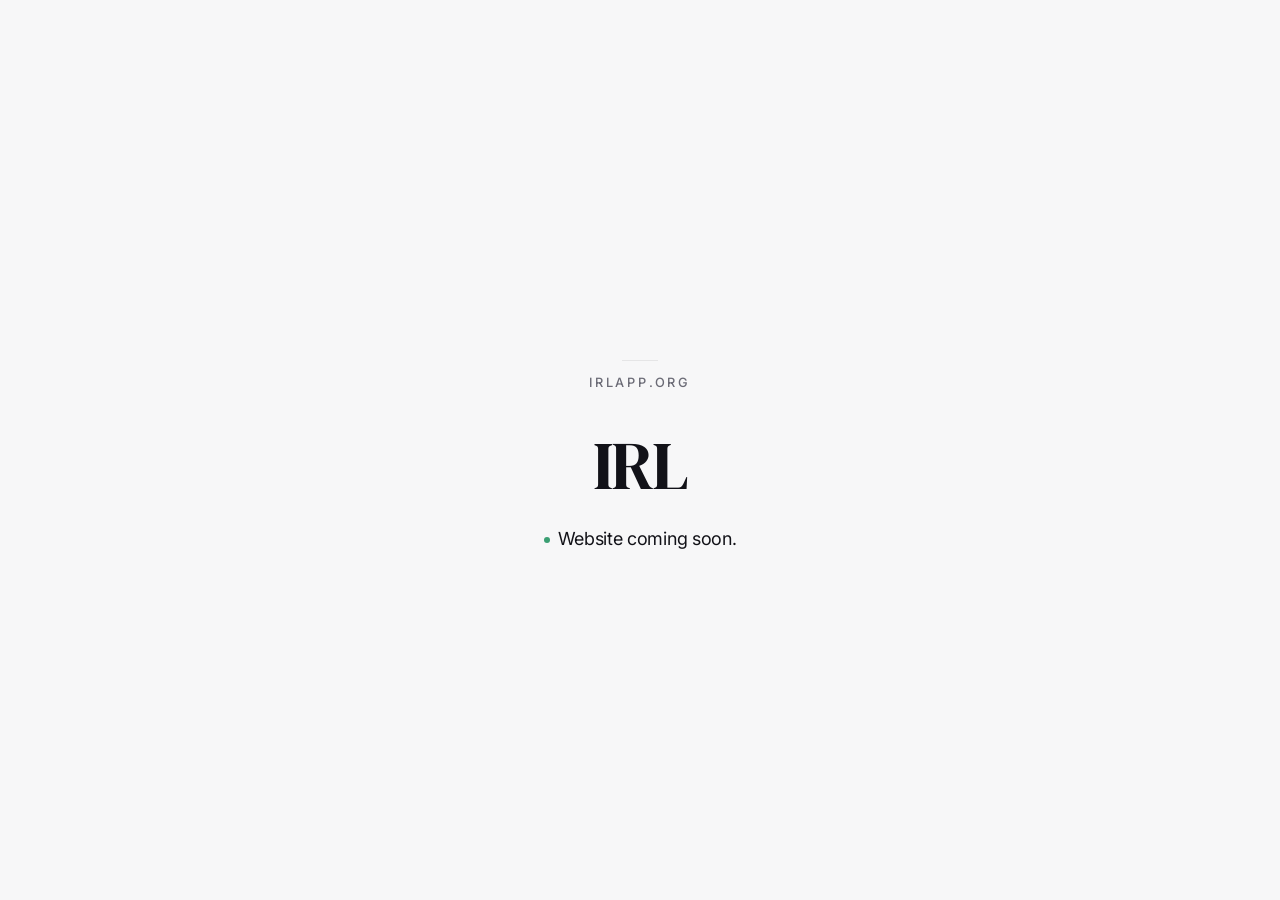
==== index.html @ c6151798 "Add files via upload" ====
<!DOCTYPE html>
<html lang="en">
<head>
  <meta charset="utf-8" />
  <meta name="viewport" content="width=device-width, initial-scale=1" />
  <title>IRL — coming soon</title>
  <meta name="description" content="irlapp.org — website coming soon." />
  <link rel="preconnect" href="https://fonts.googleapis.com" />
  <link rel="preconnect" href="https://fonts.gstatic.com" crossorigin />
  <link href="https://fonts.googleapis.com/css2?family=DM+Serif+Display:ital@0;1&family=Inter:wght@400;500&display=swap" rel="stylesheet" />
  <style>
    :root {
      --paper: #f7f7f8;
      --ink: #121218;
      --muted: #6b6b76;
      --accent: #1a8f5c;
      --hairline: rgba(18, 18, 24, 0.08);
    }

    * { box-sizing: border-box; }
    html, body { height: 100%; margin: 0; }

    body {
      font-family: "Inter", system-ui, -apple-system, sans-serif;
      background: var(--paper);
      color: var(--ink);
      display: flex;
      flex-direction: column;
      align-items: center;
      justify-content: center;
      padding: clamp(24px, 6vw, 48px);
      text-align: center;
      letter-spacing: -0.02em;
    }

    main {
      max-width: 28rem;
    }

    .mark {
      font-family: "DM Serif Display", Georgia, serif;
      font-size: clamp(3rem, 10vw, 4.25rem);
      font-weight: 400;
      line-height: 1.05;
      margin: 0 0 0.35em;
      letter-spacing: -0.03em;
    }

    .domain {
      font-size: 0.8rem;
      font-weight: 500;
      color: var(--muted);
      text-transform: uppercase;
      letter-spacing: 0.22em;
      margin-bottom: clamp(28px, 6vh, 40px);
    }

    .domain::before {
      content: "";
      display: block;
      width: 36px;
      height: 1px;
      background: var(--hairline);
      margin: 0 auto 14px;
    }

    .soon {
      font-size: clamp(1.05rem, 3vw, 1.125rem);
      font-weight: 400;
      color: var(--ink);
      line-height: 1.55;
      margin: 0;
    }

    .dot {
      display: inline-block;
      width: 6px;
      height: 6px;
      border-radius: 50%;
      background: var(--accent);
      margin-right: 8px;
      vertical-align: 2px;
      opacity: 0.85;
    }

    footer {
      position: fixed;
      bottom: 0;
      left: 0;
      right: 0;
      padding: 18px;
      font-size: 0.75rem;
      color: var(--muted);
      letter-spacing: 0.06em;
    }
  </style>
</head>
<body>
  <main>
    <p class="domain">irlapp.org</p>
    <h1 class="mark">IRL</h1>
    <p class="soon"><span class="dot" aria-hidden="true"></span>Website coming soon.</p>
  </main>
</body>
</html>
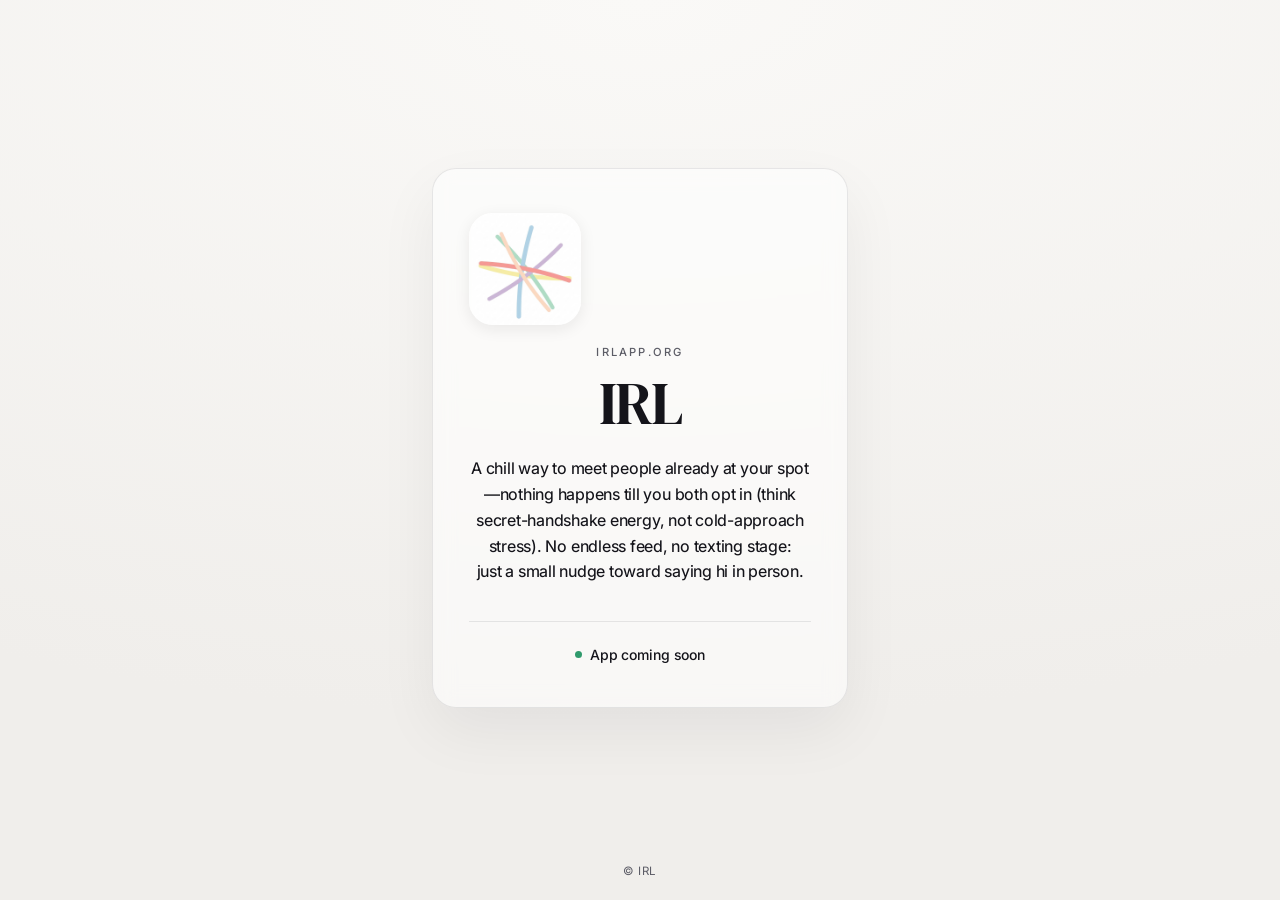
==== commit 86e4a79a: "Landing page: branding, tighter copy, and layout refresh Adds the app icon as logo plus favicons, sh" ====
--- a/index.html
+++ b/index.html
@@ -3,18 +3,22 @@
 <head>
   <meta charset="utf-8" />
   <meta name="viewport" content="width=device-width, initial-scale=1" />
-  <title>IRL — coming soon</title>
-  <meta name="description" content="irlapp.org — website coming soon." />
+  <title>IRL — hi from the real world</title>
+  <meta name="description" content="IRL is a low-key way to connect at the same café or spot—both people opt in first, then you say hi in person. No feed, no chat." />
+  <link rel="icon" type="image/png" sizes="512x512" href="logo.png" />
+  <link rel="apple-touch-icon" href="logo.png" />
   <link rel="preconnect" href="https://fonts.googleapis.com" />
   <link rel="preconnect" href="https://fonts.gstatic.com" crossorigin />
-  <link href="https://fonts.googleapis.com/css2?family=DM+Serif+Display:ital@0;1&family=Inter:wght@400;500&display=swap" rel="stylesheet" />
+  <link href="https://fonts.googleapis.com/css2?family=DM+Serif+Display:ital@0;1&family=Inter:wght@400;450;500&display=swap" rel="stylesheet" />
   <style>
     :root {
-      --paper: #f7f7f8;
-      --ink: #121218;
-      --muted: #6b6b76;
+      --paper: #faf9f7;
+      --paper-dark: #f0eeeb;
+      --ink: #14141a;
+      --muted: #5c5c66;
       --accent: #1a8f5c;
-      --hairline: rgba(18, 18, 24, 0.08);
+      --hairline: rgba(20, 20, 26, 0.09);
+      --shadow: 0 24px 60px rgba(20, 20, 26, 0.06);
     }
 
     * { box-sizing: border-box; }
@@ -22,65 +26,95 @@
 
     body {
       font-family: "Inter", system-ui, -apple-system, sans-serif;
-      background: var(--paper);
+      background: radial-gradient(120% 80% at 50% 0%, var(--paper) 0%, var(--paper-dark) 100%);
       color: var(--ink);
       display: flex;
       flex-direction: column;
       align-items: center;
       justify-content: center;
-      padding: clamp(24px, 6vw, 48px);
+      padding: clamp(28px, 7vw, 56px) clamp(20px, 5vw, 40px) 80px;
       text-align: center;
-      letter-spacing: -0.02em;
+      letter-spacing: -0.015em;
+      -webkit-font-smoothing: antialiased;
     }
 
     main {
-      max-width: 28rem;
+      max-width: 26rem;
+      width: 100%;
+      padding: clamp(32px, 7vw, 44px) clamp(28px, 6vw, 36px);
+      background: rgba(255, 255, 255, 0.55);
+      border: 1px solid var(--hairline);
+      border-radius: 24px;
+      box-shadow: var(--shadow);
+      backdrop-filter: blur(10px);
+    }
+
+    .logo-wrap {
+      margin: 0 auto 1.25rem;
+    }
+
+    .logo {
+      width: clamp(88px, 22vw, 112px);
+      height: clamp(88px, 22vw, 112px);
+      border-radius: 24px;
+      box-shadow:
+        0 4px 16px rgba(20, 20, 26, 0.08),
+        inset 0 1px 0 rgba(255, 255, 255, 0.5);
+      display: block;
+    }
+
+    .domain {
+      font-size: 0.7rem;
+      font-weight: 500;
+      color: var(--muted);
+      text-transform: uppercase;
+      letter-spacing: 0.2em;
+      margin: 0 0 0.85rem;
     }
 
     .mark {
       font-family: "DM Serif Display", Georgia, serif;
-      font-size: clamp(3rem, 10vw, 4.25rem);
+      font-size: clamp(2.5rem, 9vw, 3.75rem);
       font-weight: 400;
-      line-height: 1.05;
-      margin: 0 0 0.35em;
-      letter-spacing: -0.03em;
+      line-height: 1.06;
+      margin: 0 0 1.25rem;
+      letter-spacing: -0.035em;
     }
 
-    .domain {
-      font-size: 0.8rem;
-      font-weight: 500;
-      color: var(--muted);
-      text-transform: uppercase;
-      letter-spacing: 0.22em;
-      margin-bottom: clamp(28px, 6vh, 40px);
+    .lede {
+      font-size: 1rem;
+      font-weight: 450;
+      line-height: 1.62;
+      color: var(--ink);
+      margin: 0;
+      text-wrap: balance;
     }
 
-    .domain::before {
-      content: "";
-      display: block;
-      width: 36px;
-      height: 1px;
-      background: var(--hairline);
-      margin: 0 auto 14px;
-    }
-
-    .soon {
-      font-size: clamp(1.05rem, 3vw, 1.125rem);
-      font-weight: 400;
-      color: var(--ink);
-      line-height: 1.55;
-      margin: 0;
+    .status-row {
+      display: flex;
+      align-items: center;
+      justify-content: center;
+      gap: 0.5rem;
+      margin-top: clamp(1.75rem, 5vw, 2.25rem);
+      padding-top: 1.5rem;
+      border-top: 1px solid var(--hairline);
     }
 
     .dot {
-      display: inline-block;
-      width: 6px;
-      height: 6px;
+      width: 7px;
+      height: 7px;
       border-radius: 50%;
       background: var(--accent);
-      margin-right: 8px;
-      vertical-align: 2px;
-      opacity: 0.85;
+      flex-shrink: 0;
+      opacity: 0.9;
+    }
+
+    .status {
+      font-size: 0.875rem;
+      font-weight: 500;
+      color: var(--ink);
+      margin: 0;
+      letter-spacing: -0.01em;
     }
 
     footer {
@@ -88,18 +122,29 @@
       bottom: 0;
       left: 0;
       right: 0;
-      padding: 18px;
-      font-size: 0.75rem;
+      padding: 22px;
+      font-size: 0.72rem;
       color: var(--muted);
-      letter-spacing: 0.06em;
+      letter-spacing: 0.05em;
     }
   </style>
 </head>
 <body>
   <main>
+    <div class="logo-wrap">
+      <img class="logo" src="logo.png" alt="IRL" width="112" height="112" decoding="async" />
+    </div>
     <p class="domain">irlapp.org</p>
     <h1 class="mark">IRL</h1>
-    <p class="soon"><span class="dot" aria-hidden="true"></span>Website coming soon.</p>
+    <p class="lede">
+      A chill way to meet people already at your spot—nothing happens till you both opt in (think secret-handshake energy, not cold-approach stress).
+      No endless feed, no texting stage: just a small nudge toward saying hi in person.
+    </p>
+    <div class="status-row">
+      <span class="dot" aria-hidden="true"></span>
+      <p class="status">App coming soon</p>
+    </div>
   </main>
+  <footer>© IRL</footer>
 </body>
 </html>
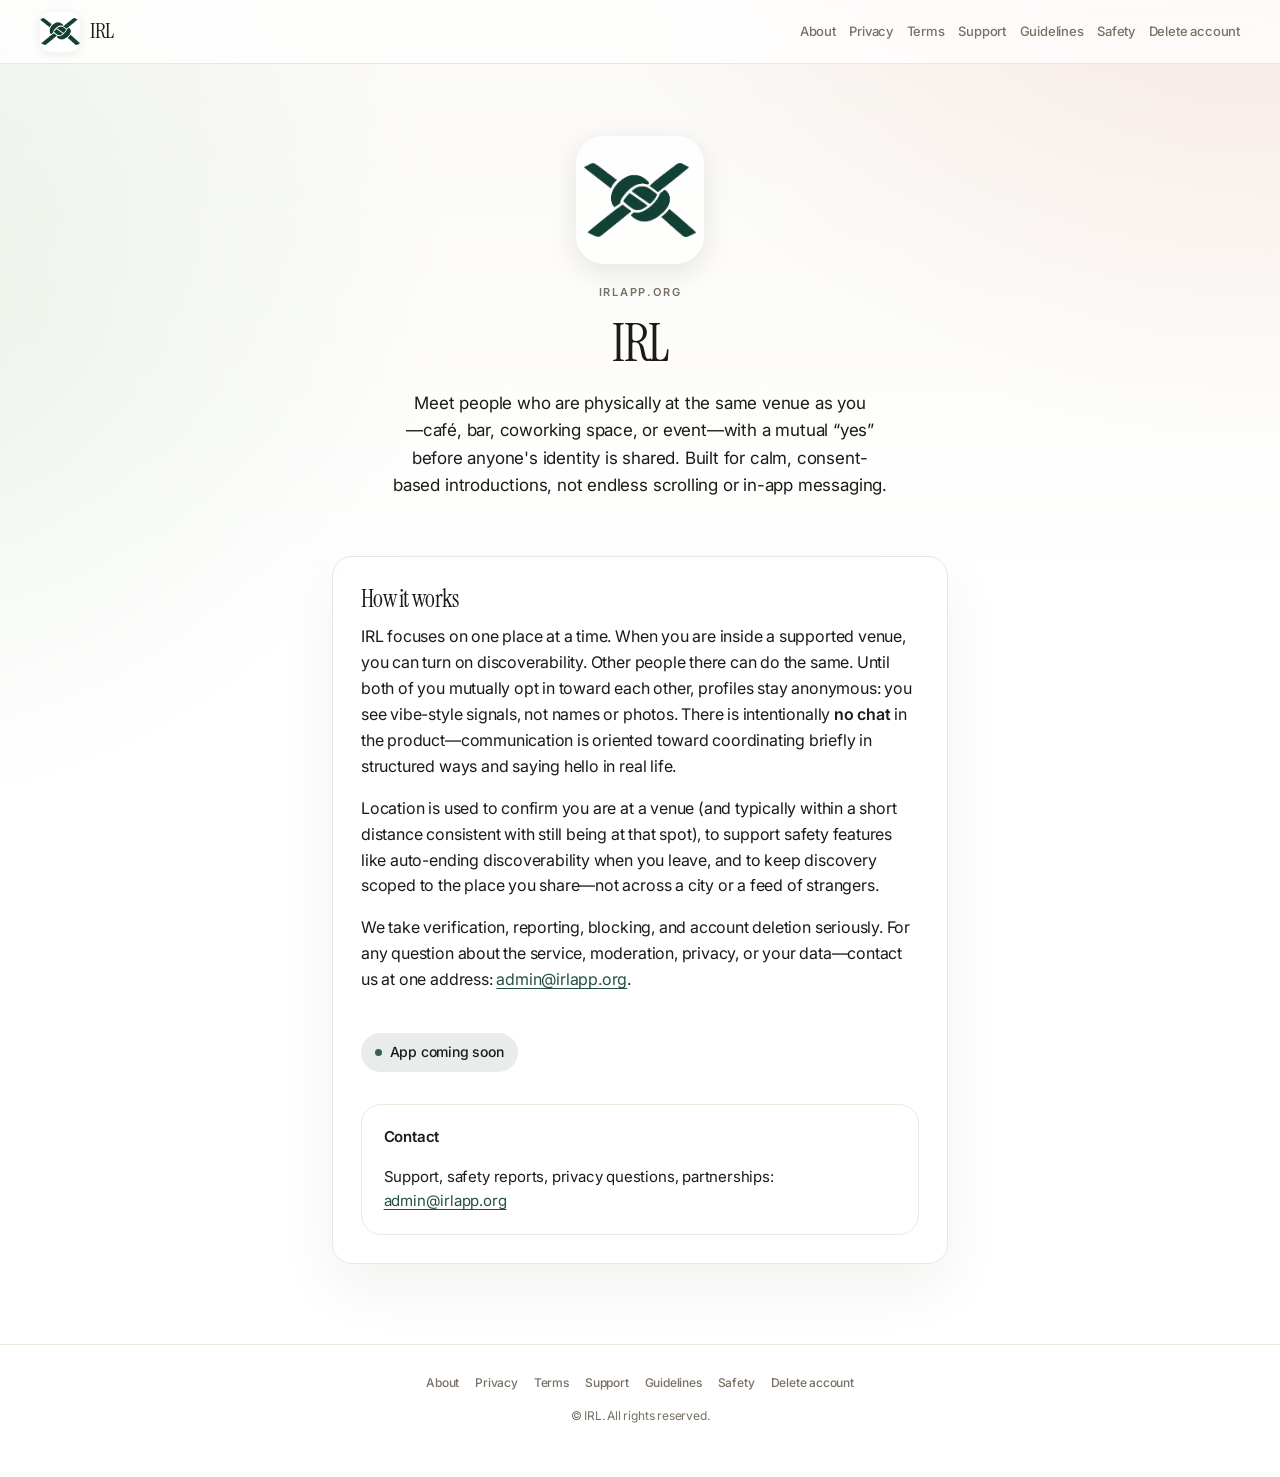
==== commit 2f857389: "Expand site for App Store readiness: privacy, terms, support, guidelines, deletion, safety, about. -" ====
--- a/index.html
+++ b/index.html
@@ -3,148 +3,74 @@
 <head>
   <meta charset="utf-8" />
   <meta name="viewport" content="width=device-width, initial-scale=1" />
-  <title>IRL — hi from the real world</title>
-  <meta name="description" content="IRL is a low-key way to connect at the same café or spot—both people opt in first, then you say hi in person. No feed, no chat." />
-  <link rel="icon" type="image/png" sizes="512x512" href="logo.png" />
+  <title>IRL — meet people at the place you&apos;re actually in</title>
+  <meta name="description" content="IRL is mutual-consent, in-venue discovery. You only see someone after you both opt in at the same spot—then you say hi in person. No endless feed and no chat in the app." />
+  <link rel="icon" type="image/png" href="logo.png" />
   <link rel="apple-touch-icon" href="logo.png" />
   <link rel="preconnect" href="https://fonts.googleapis.com" />
   <link rel="preconnect" href="https://fonts.gstatic.com" crossorigin />
-  <link href="https://fonts.googleapis.com/css2?family=DM+Serif+Display:ital@0;1&family=Inter:wght@400;450;500&display=swap" rel="stylesheet" />
-  <style>
-    :root {
-      --paper: #faf9f7;
-      --paper-dark: #f0eeeb;
-      --ink: #14141a;
-      --muted: #5c5c66;
-      --accent: #1a8f5c;
-      --hairline: rgba(20, 20, 26, 0.09);
-      --shadow: 0 24px 60px rgba(20, 20, 26, 0.06);
-    }
-
-    * { box-sizing: border-box; }
-    html, body { height: 100%; margin: 0; }
-
-    body {
-      font-family: "Inter", system-ui, -apple-system, sans-serif;
-      background: radial-gradient(120% 80% at 50% 0%, var(--paper) 0%, var(--paper-dark) 100%);
-      color: var(--ink);
-      display: flex;
-      flex-direction: column;
-      align-items: center;
-      justify-content: center;
-      padding: clamp(28px, 7vw, 56px) clamp(20px, 5vw, 40px) 80px;
-      text-align: center;
-      letter-spacing: -0.015em;
-      -webkit-font-smoothing: antialiased;
-    }
-
-    main {
-      max-width: 26rem;
-      width: 100%;
-      padding: clamp(32px, 7vw, 44px) clamp(28px, 6vw, 36px);
-      background: rgba(255, 255, 255, 0.55);
-      border: 1px solid var(--hairline);
-      border-radius: 24px;
-      box-shadow: var(--shadow);
-      backdrop-filter: blur(10px);
-    }
-
-    .logo-wrap {
-      margin: 0 auto 1.25rem;
-    }
-
-    .logo {
-      width: clamp(88px, 22vw, 112px);
-      height: clamp(88px, 22vw, 112px);
-      border-radius: 24px;
-      box-shadow:
-        0 4px 16px rgba(20, 20, 26, 0.08),
-        inset 0 1px 0 rgba(255, 255, 255, 0.5);
-      display: block;
-    }
-
-    .domain {
-      font-size: 0.7rem;
-      font-weight: 500;
-      color: var(--muted);
-      text-transform: uppercase;
-      letter-spacing: 0.2em;
-      margin: 0 0 0.85rem;
-    }
-
-    .mark {
-      font-family: "DM Serif Display", Georgia, serif;
-      font-size: clamp(2.5rem, 9vw, 3.75rem);
-      font-weight: 400;
-      line-height: 1.06;
-      margin: 0 0 1.25rem;
-      letter-spacing: -0.035em;
-    }
-
-    .lede {
-      font-size: 1rem;
-      font-weight: 450;
-      line-height: 1.62;
-      color: var(--ink);
-      margin: 0;
-      text-wrap: balance;
-    }
-
-    .status-row {
-      display: flex;
-      align-items: center;
-      justify-content: center;
-      gap: 0.5rem;
-      margin-top: clamp(1.75rem, 5vw, 2.25rem);
-      padding-top: 1.5rem;
-      border-top: 1px solid var(--hairline);
-    }
-
-    .dot {
-      width: 7px;
-      height: 7px;
-      border-radius: 50%;
-      background: var(--accent);
-      flex-shrink: 0;
-      opacity: 0.9;
-    }
-
-    .status {
-      font-size: 0.875rem;
-      font-weight: 500;
-      color: var(--ink);
-      margin: 0;
-      letter-spacing: -0.01em;
-    }
-
-    footer {
-      position: fixed;
-      bottom: 0;
-      left: 0;
-      right: 0;
-      padding: 22px;
-      font-size: 0.72rem;
-      color: var(--muted);
-      letter-spacing: 0.05em;
-    }
-  </style>
+  <link href="https://fonts.googleapis.com/css2?family=Instrument+Serif:ital@0;1&family=Inter:wght@400;450;500;600&display=swap" rel="stylesheet" />
+  <link rel="stylesheet" href="assets/site.css" />
 </head>
 <body>
+  <header class="site-header">
+    <a class="brand-link" href="./" aria-current="page">
+      <img src="logo.png" alt="" width="40" height="40" decoding="async" />
+      <span class="brand-name">IRL</span>
+    </a>
+    <nav class="nav-links" aria-label="Site">
+      <a href="about/">About</a>
+      <a href="privacy/">Privacy</a>
+      <a href="terms/">Terms</a>
+      <a href="support/">Support</a>
+      <a href="guidelines/">Guidelines</a>
+      <a href="safety/">Safety</a>
+      <a href="delete-account/">Delete account</a>
+    </nav>
+  </header>
+
   <main>
-    <div class="logo-wrap">
-      <img class="logo" src="logo.png" alt="IRL" width="112" height="112" decoding="async" />
+    <div class="hero">
+      <img class="logo-big" src="logo.png" alt="IRL app logo" width="128" height="128" decoding="async" />
+      <p class="eyebrow">irlapp.org</p>
+      <h1>IRL</h1>
+      <p class="lede">
+        Meet people who are physically at the same venue as you—café, bar, coworking space, or event—with a mutual &ldquo;yes&rdquo; before anyone&apos;s identity is shared. Built for calm, consent-based introductions, not endless scrolling or in-app messaging.
+      </p>
     </div>
-    <p class="domain">irlapp.org</p>
-    <h1 class="mark">IRL</h1>
-    <p class="lede">
-      A chill way to meet people already at your spot—nothing happens till you both opt in (think secret-handshake energy, not cold-approach stress).
-      No endless feed, no texting stage: just a small nudge toward saying hi in person.
-    </p>
-    <div class="status-row">
-      <span class="dot" aria-hidden="true"></span>
-      <p class="status">App coming soon</p>
-    </div>
+
+    <article class="card prose">
+      <h2 style="margin-top:0">How it works</h2>
+      <p>
+        IRL focuses on one place at a time. When you are inside a supported venue, you can turn on discoverability. Other people there can do the same. Until both of you mutually opt in toward each other, profiles stay anonymous: you see vibe-style signals, not names or photos. There is intentionally <strong>no chat</strong> in the product—communication is oriented toward coordinating briefly in structured ways and saying hello in real life.
+      </p>
+      <p>
+        Location is used to confirm you are at a venue (and typically within a short distance consistent with still being at that spot), to support safety features like auto-ending discoverability when you leave, and to keep discovery scoped to the place you share—not across a city or a feed of strangers.
+      </p>
+      <p>
+        We take verification, reporting, blocking, and account deletion seriously. For any question about the service, moderation, privacy, or your data—contact us at one address: <a href="mailto:admin@irlapp.org">admin@irlapp.org</a>.
+      </p>
+
+      <div class="status-pill" role="status">App coming soon</div>
+
+      <div class="contact-block" style="margin-top: 2rem">
+        <p><strong>Contact</strong></p>
+        <p>Support, safety reports, privacy questions, partnerships: <a href="mailto:admin@irlapp.org">admin@irlapp.org</a></p>
+      </div>
+    </article>
   </main>
-  <footer>© IRL</footer>
+
+  <footer class="footer-site">
+    <nav aria-label="Footer">
+      <a href="about/">About</a>
+      <a href="privacy/">Privacy</a>
+      <a href="terms/">Terms</a>
+      <a href="support/">Support</a>
+      <a href="guidelines/">Guidelines</a>
+      <a href="safety/">Safety</a>
+      <a href="delete-account/">Delete account</a>
+    </nav>
+    <p>&copy; IRL. All rights reserved.</p>
+  </footer>
 </body>
 </html>
--- a/assets/site.css
+++ b/assets/site.css
@@ -0,0 +1,301 @@
+/* IRL web — aligns with iOS Theme.swift (cream canvas, forest accent, editorial type) */
+:root {
+  --paper: #ffffff;
+  --paper-warm: #faf9f6;
+  --ink: #1d1b18;
+  --muted: #787065;
+  --muted-soft: #ded6ca;
+  --hairline: #ece6dc;
+  --accent: #235044;
+  --accent-soft: rgba(35, 80, 68, 0.1);
+  --peach-soft: rgba(224, 137, 113, 0.18);
+  --mint-soft: rgba(220, 232, 218, 0.55);
+  --shadow: 0 24px 60px rgba(29, 27, 24, 0.06);
+  --radius-xl: 24px;
+  --radius-card: 20px;
+  --nav-h: 64px;
+}
+
+*,
+*::before,
+*::after {
+  box-sizing: border-box;
+}
+
+html {
+  scroll-behavior: smooth;
+}
+
+body {
+  margin: 0;
+  min-height: 100vh;
+  font-family: "Inter", system-ui, -apple-system, sans-serif;
+  font-size: 1rem;
+  font-weight: 400;
+  line-height: 1.62;
+  color: var(--ink);
+  background: var(--paper);
+  background-image:
+    radial-gradient(120% 90% at 100% -10%, var(--peach-soft), transparent 45%),
+    radial-gradient(90% 70% at -10% 20%, var(--mint-soft), transparent 50%),
+    linear-gradient(180deg, var(--paper-warm) 0%, var(--paper) 40%);
+  -webkit-font-smoothing: antialiased;
+  letter-spacing: -0.012em;
+}
+
+a {
+  color: var(--accent);
+  text-decoration-thickness: 1px;
+  text-underline-offset: 3px;
+}
+
+a:hover {
+  opacity: 0.88;
+}
+
+.site-header {
+  position: sticky;
+  top: 0;
+  z-index: 20;
+  display: flex;
+  align-items: center;
+  justify-content: space-between;
+  gap: 1rem;
+  min-height: var(--nav-h);
+  padding: 0 clamp(18px, 4vw, 40px);
+  background: rgba(255, 255, 255, 0.78);
+  border-bottom: 1px solid var(--hairline);
+  backdrop-filter: blur(12px);
+}
+
+.brand-link {
+  display: flex;
+  align-items: center;
+  gap: 0.65rem;
+  text-decoration: none;
+  color: var(--ink);
+  font-weight: 600;
+  letter-spacing: -0.03em;
+}
+
+.brand-link img {
+  width: 40px;
+  height: 40px;
+  border-radius: 11px;
+  object-fit: contain;
+  background: rgba(255, 255, 255, 0.65);
+  box-shadow:
+    0 2px 10px rgba(29, 27, 24, 0.08),
+    inset 0 1px 0 rgba(255, 255, 255, 0.45);
+}
+
+.brand-name {
+  font-family: "Instrument Serif", Georgia, serif;
+  font-size: 1.35rem;
+  font-weight: 400;
+}
+
+.nav-links {
+  display: flex;
+  flex-wrap: wrap;
+  align-items: center;
+  justify-content: flex-end;
+  gap: 0.35rem 0.85rem;
+  font-size: 0.8125rem;
+  font-weight: 500;
+}
+
+.nav-links a {
+  color: var(--muted);
+  text-decoration: none;
+  white-space: nowrap;
+}
+
+.nav-links a:hover,
+.nav-links a[aria-current="page"] {
+  color: var(--accent);
+}
+
+main {
+  max-width: 42rem;
+  margin: 0 auto;
+  padding: clamp(2rem, 5vw, 3.25rem) clamp(18px, 4vw, 28px) 5rem;
+}
+
+.hero {
+  text-align: center;
+  padding: clamp(0.5rem, 3vw, 1.25rem) 0 0.25rem;
+}
+
+.hero .logo-big {
+  width: clamp(96px, 24vw, 128px);
+  height: clamp(96px, 24vw, 128px);
+  margin: 0 auto 1.25rem;
+  border-radius: 28px;
+  display: block;
+  object-fit: contain;
+  padding: 8px;
+  background: rgba(255, 255, 255, 0.72);
+  box-shadow:
+    0 8px 28px rgba(29, 27, 24, 0.1),
+    inset 0 1px 0 rgba(255, 255, 255, 0.5);
+}
+
+.eyebrow {
+  font-size: 0.6875rem;
+  font-weight: 600;
+  text-transform: uppercase;
+  letter-spacing: 0.16em;
+  color: var(--muted);
+  margin: 0 0 0.75rem;
+}
+
+h1,
+h2,
+h3 {
+  font-family: "Instrument Serif", Georgia, serif;
+  font-weight: 400;
+  letter-spacing: -0.03em;
+  line-height: 1.15;
+}
+
+h1 {
+  font-size: clamp(2.25rem, 7vw, 3.25rem);
+  margin: 0 0 1rem;
+}
+
+h2 {
+  font-size: 1.5rem;
+  margin: 2.25rem 0 0.75rem;
+}
+
+h3 {
+  font-size: 1.125rem;
+  margin: 1.5rem 0 0.5rem;
+}
+
+.lede {
+  font-size: 1.0625rem;
+  color: var(--ink);
+  margin: 0 0 1.25rem;
+  text-wrap: balance;
+}
+
+.card {
+  margin-top: 2rem;
+  padding: clamp(1.25rem, 3vw, 1.75rem);
+  background: rgba(255, 255, 255, 0.72);
+  border: 1px solid var(--hairline);
+  border-radius: var(--radius-card);
+  box-shadow: var(--shadow);
+}
+
+.card p:last-child {
+  margin-bottom: 0;
+}
+
+.status-pill {
+  display: inline-flex;
+  align-items: center;
+  gap: 0.45rem;
+  margin-top: 1.5rem;
+  padding: 0.5rem 0.9rem;
+  font-size: 0.875rem;
+  font-weight: 500;
+  color: var(--ink);
+  background: var(--accent-soft);
+  border-radius: 999px;
+}
+
+.status-pill::before {
+  content: "";
+  width: 7px;
+  height: 7px;
+  border-radius: 50%;
+  background: var(--accent);
+  opacity: 0.9;
+}
+
+.contact-block {
+  margin-top: 2rem;
+  padding: 1.25rem 1.35rem;
+  border-radius: var(--radius-card);
+  border: 1px solid var(--hairline);
+  background: rgba(255, 255, 255, 0.9);
+}
+
+.contact-block p {
+  margin: 0 0 0.5rem;
+  font-size: 0.9375rem;
+}
+
+.footer-site {
+  margin-top: auto;
+  padding: 1.75rem clamp(18px, 4vw, 40px) 2.5rem;
+  font-size: 0.75rem;
+  color: var(--muted);
+  text-align: center;
+  border-top: 1px solid var(--hairline);
+  background: rgba(255, 255, 255, 0.5);
+}
+
+.footer-site nav {
+  display: flex;
+  flex-wrap: wrap;
+  justify-content: center;
+  gap: 0.5rem 1rem;
+  margin-bottom: 0.85rem;
+}
+
+.footer-site nav a {
+  color: var(--muted);
+  text-decoration: none;
+  font-weight: 500;
+}
+
+.footer-site nav a:hover {
+  color: var(--accent);
+}
+
+/* Legal / long-form pages */
+.page-title {
+  margin-bottom: 0.35rem;
+}
+
+.last-updated {
+  font-size: 0.8125rem;
+  color: var(--muted);
+  margin: 0 0 1.75rem;
+}
+
+.prose p {
+  margin: 0 0 1rem;
+}
+
+.prose ul,
+.prose ol {
+  margin: 0 0 1rem;
+  padding-left: 1.35rem;
+}
+
+.prose li {
+  margin-bottom: 0.4rem;
+}
+
+.prose strong {
+  font-weight: 600;
+}
+
+@media (max-width: 680px) {
+  .site-header {
+    flex-direction: column;
+    align-items: flex-start;
+    padding-top: 0.85rem;
+    padding-bottom: 0.85rem;
+  }
+
+  .nav-links {
+    width: 100%;
+    justify-content: flex-start;
+  }
+}
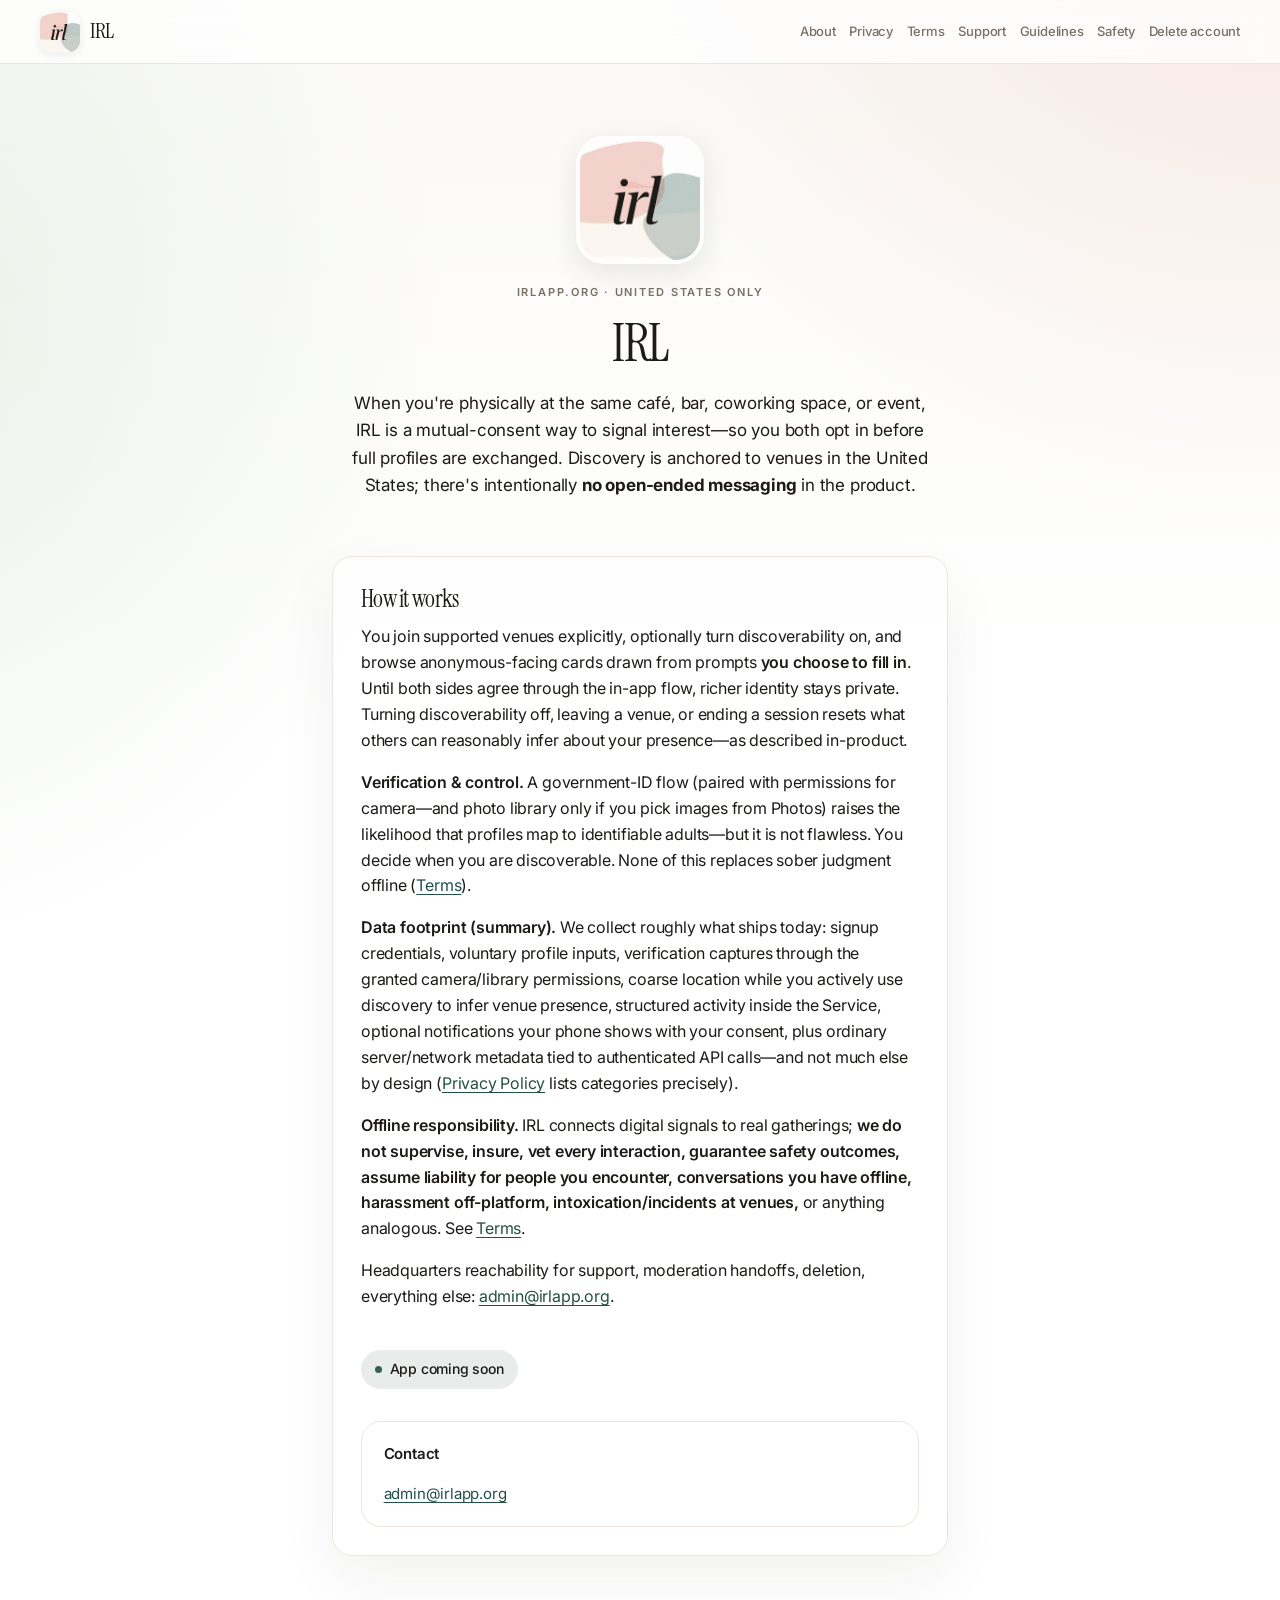
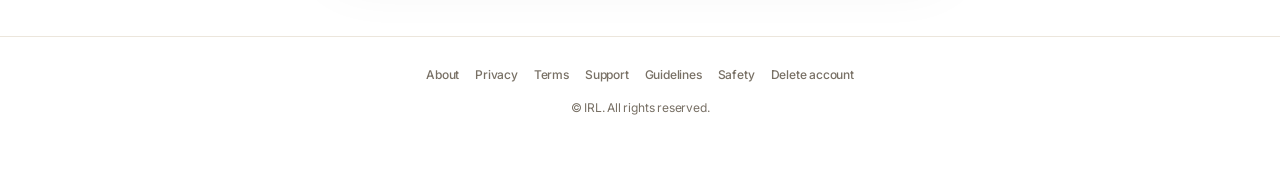
==== commit eafd85ab: "Logo: app icon asset; tighten US-only scope, liability, and privacy claims - Swap website logo/favic" ====
--- a/index.html
+++ b/index.html
@@ -4,7 +4,7 @@
   <meta charset="utf-8" />
   <meta name="viewport" content="width=device-width, initial-scale=1" />
   <title>IRL — meet people at the place you&apos;re actually in</title>
-  <meta name="description" content="IRL is mutual-consent, in-venue discovery. You only see someone after you both opt in at the same spot—then you say hi in person. No endless feed and no chat in the app." />
+  <meta name="description" content="IRL is mutual-consent, in-venue discovery for users in the United States. Identity verification helps keep accounts real; you control discoverability—but you are responsible for offline interactions." />
   <link rel="icon" type="image/png" href="logo.png" />
   <link rel="apple-touch-icon" href="logo.png" />
   <link rel="preconnect" href="https://fonts.googleapis.com" />
@@ -31,31 +31,42 @@
 
   <main>
     <div class="hero">
-      <img class="logo-big" src="logo.png" alt="IRL app logo" width="128" height="128" decoding="async" />
-      <p class="eyebrow">irlapp.org</p>
+      <img class="logo-big" src="logo.png" alt="IRL app icon" width="128" height="128" decoding="async" />
+      <p class="eyebrow">irlapp.org · United States only</p>
       <h1>IRL</h1>
       <p class="lede">
-        Meet people who are physically at the same venue as you—café, bar, coworking space, or event—with a mutual &ldquo;yes&rdquo; before anyone&apos;s identity is shared. Built for calm, consent-based introductions, not endless scrolling or in-app messaging.
+        When you&apos;re physically at the same café, bar, coworking space, or event, IRL is a mutual-consent way to signal interest—so you both opt in before full profiles are exchanged. Discovery is anchored to venues in the United States; there&apos;s intentionally <strong>no open-ended messaging</strong> in the product.
       </p>
     </div>
 
     <article class="card prose">
       <h2 style="margin-top:0">How it works</h2>
       <p>
-        IRL focuses on one place at a time. When you are inside a supported venue, you can turn on discoverability. Other people there can do the same. Until both of you mutually opt in toward each other, profiles stay anonymous: you see vibe-style signals, not names or photos. There is intentionally <strong>no chat</strong> in the product—communication is oriented toward coordinating briefly in structured ways and saying hello in real life.
+        You join supported venues explicitly, optionally turn discoverability on, and browse anonymous-facing cards drawn from prompts <strong>you choose to fill in</strong>. Until both sides agree through the in-app flow, richer identity stays private. Turning discoverability off, leaving a venue, or ending a session resets what others can reasonably infer about your presence—as described in-product.
       </p>
       <p>
-        Location is used to confirm you are at a venue (and typically within a short distance consistent with still being at that spot), to support safety features like auto-ending discoverability when you leave, and to keep discovery scoped to the place you share—not across a city or a feed of strangers.
+        <strong>Verification &amp; control.</strong> A government-ID flow (paired with permissions for camera—and photo library only if you pick images from Photos) raises the likelihood that profiles map to identifiable adults—but it is not flawless. You decide when you are discoverable. None of this replaces sober judgment offline (<a href="terms/">Terms</a>).
+      </p>
+
+
+      <p>
+        <strong>Data footprint (summary).</strong> We collect roughly what ships today: signup credentials, voluntary profile inputs, verification captures through the granted camera/library permissions, coarse location while you actively use discovery to infer venue presence, structured activity inside the Service, optional notifications your phone shows with your consent, plus ordinary server/network metadata tied to authenticated API calls—and not much else by design (<a href="privacy/">Privacy Policy</a> lists categories precisely).
+
       </p>
       <p>
-        We take verification, reporting, blocking, and account deletion seriously. For any question about the service, moderation, privacy, or your data—contact us at one address: <a href="mailto:admin@irlapp.org">admin@irlapp.org</a>.
+        <strong>Offline responsibility.</strong> IRL connects digital signals to real gatherings; <strong>we do not supervise, insure, vet every interaction, guarantee safety outcomes, assume liability for people you encounter, conversations you have offline, harassment off-platform, intoxication/incidents at venues,</strong> or anything analogous. See <a href="terms/">Terms</a>.
+
+      </p>
+      <p>
+        Headquarters reachability for support, moderation handoffs, deletion, everything else: <a href="mailto:admin@irlapp.org">admin@irlapp.org</a>.
+
       </p>
 
       <div class="status-pill" role="status">App coming soon</div>
 
       <div class="contact-block" style="margin-top: 2rem">
         <p><strong>Contact</strong></p>
-        <p>Support, safety reports, privacy questions, partnerships: <a href="mailto:admin@irlapp.org">admin@irlapp.org</a></p>
+        <p><a href="mailto:admin@irlapp.org">admin@irlapp.org</a></p>
       </div>
     </article>
   </main>
--- a/assets/site.css
+++ b/assets/site.css
@@ -134,7 +134,7 @@
   border-radius: 28px;
   display: block;
   object-fit: contain;
-  padding: 8px;
+  padding: 4px;
   background: rgba(255, 255, 255, 0.72);
   box-shadow:
     0 8px 28px rgba(29, 27, 24, 0.1),
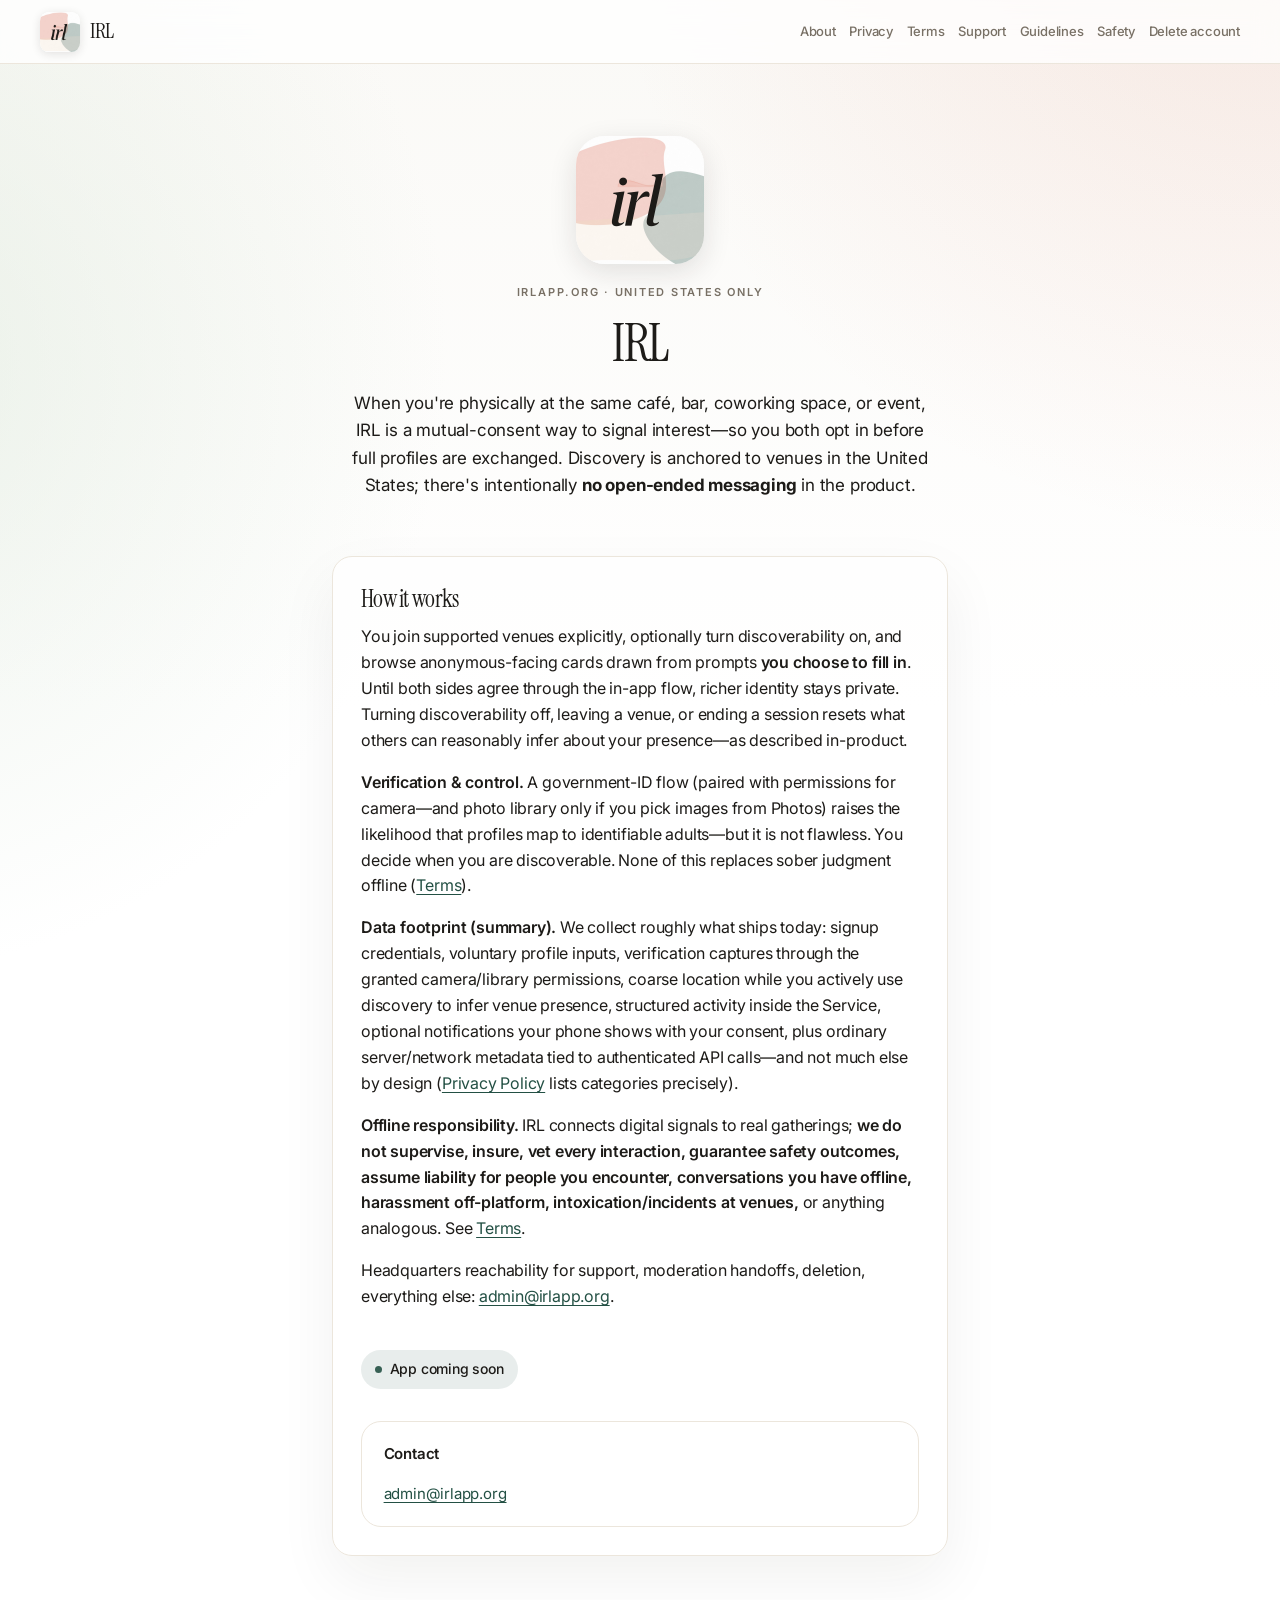
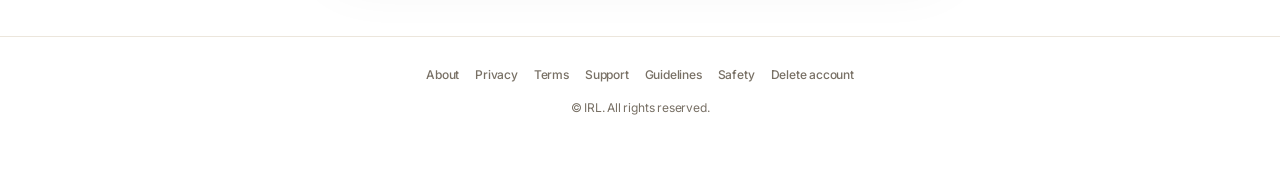
==== commit 0b22d6c2: "Site icon: Xcode AppIcon 1024 PNG as app-icon.png; CA governing law - Rename logo.png -> app-icon.pn" ====
--- a/index.html
+++ b/index.html
@@ -5,17 +5,18 @@
   <meta name="viewport" content="width=device-width, initial-scale=1" />
   <title>IRL — meet people at the place you&apos;re actually in</title>
   <meta name="description" content="IRL is mutual-consent, in-venue discovery for users in the United States. Identity verification helps keep accounts real; you control discoverability—but you are responsible for offline interactions." />
-  <link rel="icon" type="image/png" href="logo.png" />
-  <link rel="apple-touch-icon" href="logo.png" />
+  <link rel="icon" type="image/png" href="app-icon.png" />
+  <link rel="apple-touch-icon" href="app-icon.png" />
   <link rel="preconnect" href="https://fonts.googleapis.com" />
   <link rel="preconnect" href="https://fonts.gstatic.com" crossorigin />
   <link href="https://fonts.googleapis.com/css2?family=Instrument+Serif:ital@0;1&family=Inter:wght@400;450;500;600&display=swap" rel="stylesheet" />
   <link rel="stylesheet" href="assets/site.css" />
+  <!-- Favicon matches Xcode: AppIcon.appiconset / ios-marketing AppIcon-1024.png copied to app-icon.png -->
 </head>
 <body>
   <header class="site-header">
     <a class="brand-link" href="./" aria-current="page">
-      <img src="logo.png" alt="" width="40" height="40" decoding="async" />
+      <img src="app-icon.png" alt="" width="40" height="40" decoding="async" />
       <span class="brand-name">IRL</span>
     </a>
     <nav class="nav-links" aria-label="Site">
@@ -31,7 +32,7 @@
 
   <main>
     <div class="hero">
-      <img class="logo-big" src="logo.png" alt="IRL app icon" width="128" height="128" decoding="async" />
+      <img class="logo-big" src="app-icon.png" alt="IRL app icon" width="128" height="128" decoding="async" />
       <p class="eyebrow">irlapp.org · United States only</p>
       <h1>IRL</h1>
       <p class="lede">
--- a/assets/site.css
+++ b/assets/site.css
@@ -78,15 +78,15 @@
   letter-spacing: -0.03em;
 }
 
+/* App Store / Xcode: App Icon set → ios-marketing 1024×1024 PNG (shown with iOS-shaped rounding on web). */
 .brand-link img {
   width: 40px;
   height: 40px;
-  border-radius: 11px;
-  object-fit: contain;
-  background: rgba(255, 255, 255, 0.65);
+  border-radius: 22.37%;
+  object-fit: cover;
   box-shadow:
-    0 2px 10px rgba(29, 27, 24, 0.08),
-    inset 0 1px 0 rgba(255, 255, 255, 0.45);
+    0 2px 10px rgba(29, 27, 24, 0.12),
+    inset 0 0 0 0.5px rgba(255, 255, 255, 0.35);
 }
 
 .brand-name {
@@ -131,14 +131,12 @@
   width: clamp(96px, 24vw, 128px);
   height: clamp(96px, 24vw, 128px);
   margin: 0 auto 1.25rem;
-  border-radius: 28px;
+  border-radius: 22.37%;
   display: block;
-  object-fit: contain;
-  padding: 4px;
-  background: rgba(255, 255, 255, 0.72);
+  object-fit: cover;
   box-shadow:
-    0 8px 28px rgba(29, 27, 24, 0.1),
-    inset 0 1px 0 rgba(255, 255, 255, 0.5);
+    0 8px 28px rgba(29, 27, 24, 0.12),
+    inset 0 0 0 0.5px rgba(255, 255, 255, 0.35);
 }
 
 .eyebrow {
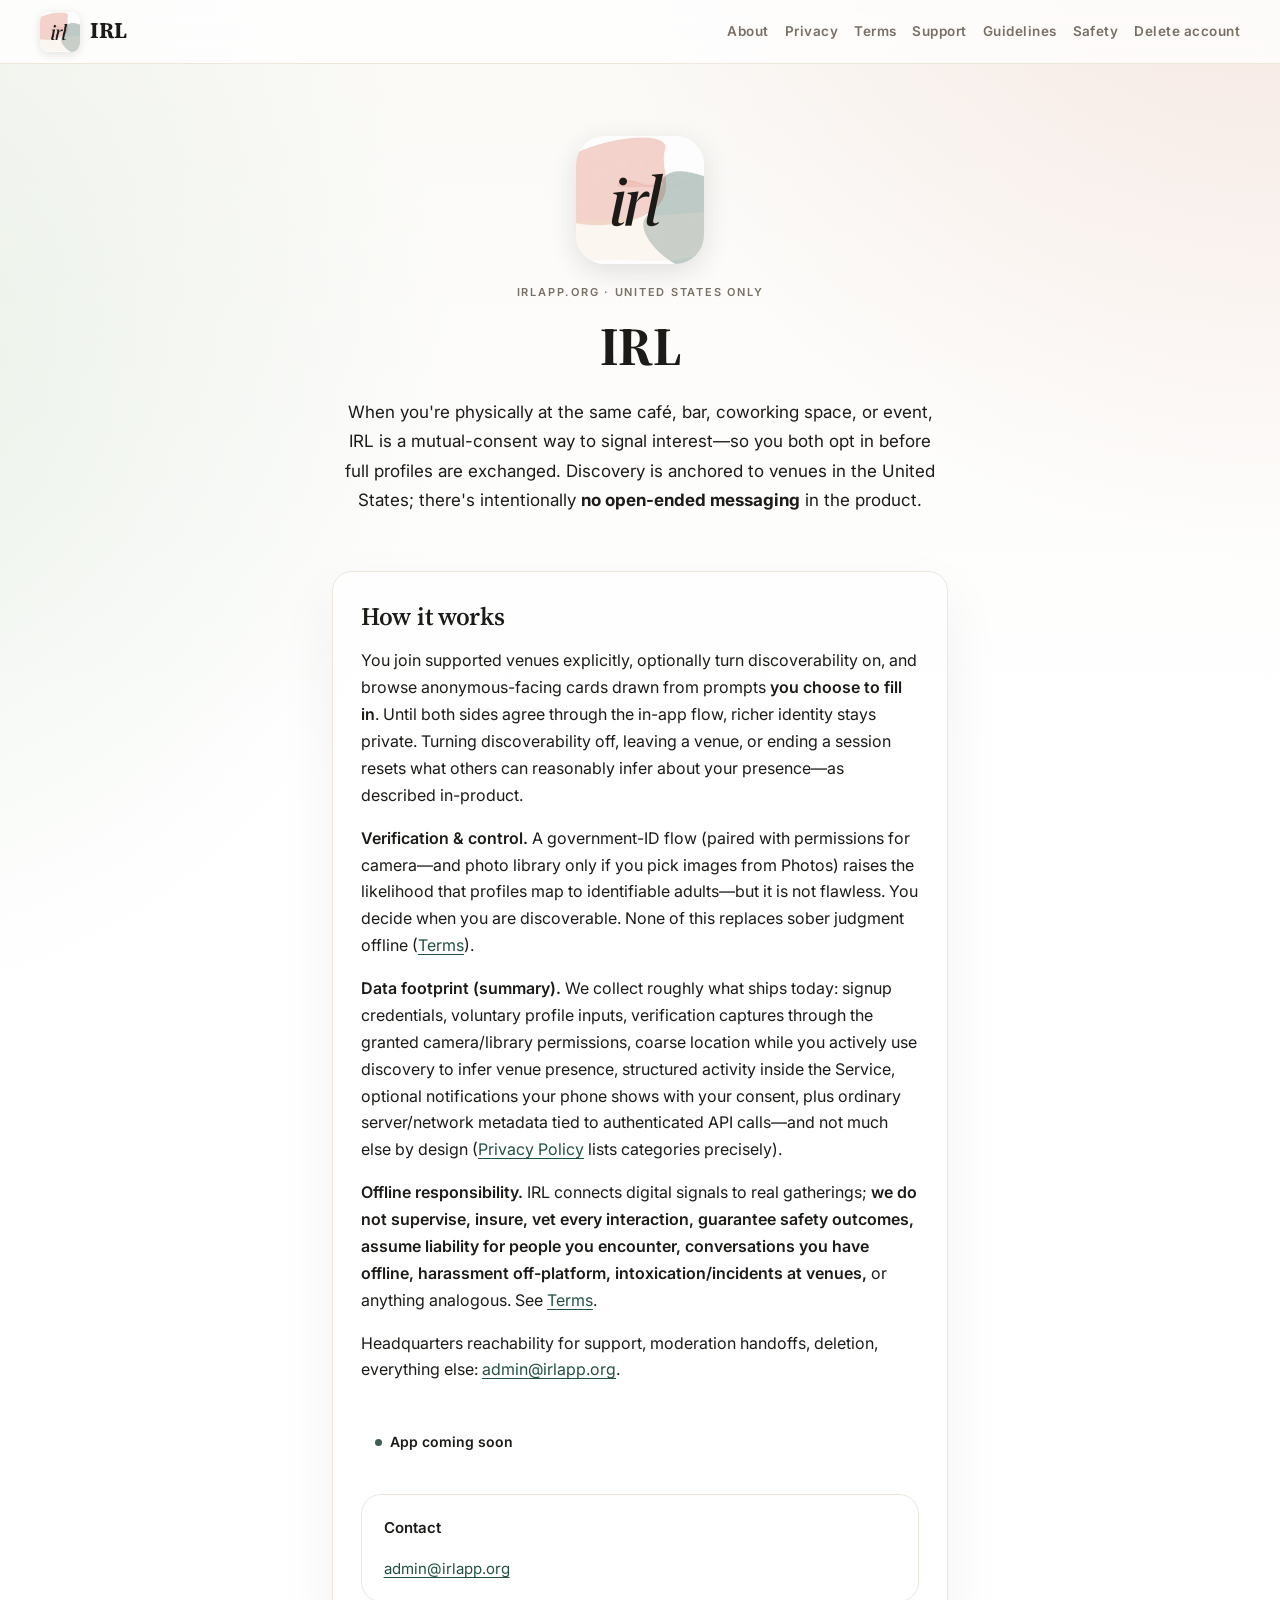
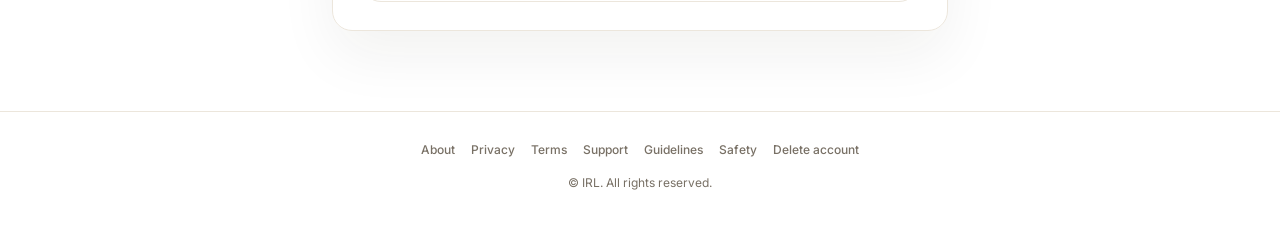
==== commit f7b57854: "Typography: bolder headings, looser rhythm (Source Serif 4) - Display type: Source Serif 4 semibold/" ====
--- a/index.html
+++ b/index.html
@@ -9,7 +9,8 @@
   <link rel="apple-touch-icon" href="app-icon.png" />
   <link rel="preconnect" href="https://fonts.googleapis.com" />
   <link rel="preconnect" href="https://fonts.gstatic.com" crossorigin />
-  <link href="https://fonts.googleapis.com/css2?family=Instrument+Serif:ital@0;1&family=Inter:wght@400;450;500;600&display=swap" rel="stylesheet" />
+  <link href="https://fonts.googleapis.com/css2?family=Inter:wght@400;500;600;700&family=Source+Serif+4:wght@500;600;700&display=swap" rel="stylesheet" />
+
   <link rel="stylesheet" href="assets/site.css" />
   <!-- Favicon matches Xcode: AppIcon.appiconset / ios-marketing AppIcon-1024.png copied to app-icon.png -->
 </head>
--- a/assets/site.css
+++ b/assets/site.css
@@ -40,7 +40,7 @@
     radial-gradient(90% 70% at -10% 20%, var(--mint-soft), transparent 50%),
     linear-gradient(180deg, var(--paper-warm) 0%, var(--paper) 40%);
   -webkit-font-smoothing: antialiased;
-  letter-spacing: -0.012em;
+  letter-spacing: normal;
 }
 
 a {
@@ -75,7 +75,7 @@
   text-decoration: none;
   color: var(--ink);
   font-weight: 600;
-  letter-spacing: -0.03em;
+  letter-spacing: normal;
 }
 
 /* App Store / Xcode: App Icon set → ios-marketing 1024×1024 PNG (shown with iOS-shaped rounding on web). */
@@ -90,9 +90,10 @@
 }
 
 .brand-name {
-  font-family: "Instrument Serif", Georgia, serif;
-  font-size: 1.35rem;
-  font-weight: 400;
+  font-family: "Source Serif 4", Georgia, serif;
+  font-size: 1.4rem;
+  font-weight: 700;
+  letter-spacing: -0.015em;
 }
 
 .nav-links {
@@ -100,9 +101,10 @@
   flex-wrap: wrap;
   align-items: center;
   justify-content: flex-end;
-  gap: 0.35rem 0.85rem;
-  font-size: 0.8125rem;
-  font-weight: 500;
+  gap: 0.4rem 1rem;
+  font-size: 0.84375rem;
+  font-weight: 600;
+  letter-spacing: 0.035em;
 }
 
 .nav-links a {
@@ -151,31 +153,47 @@
 h1,
 h2,
 h3 {
-  font-family: "Instrument Serif", Georgia, serif;
-  font-weight: 400;
-  letter-spacing: -0.03em;
-  line-height: 1.15;
+  font-family: "Source Serif 4", Georgia, serif;
 }
 
 h1 {
-  font-size: clamp(2.25rem, 7vw, 3.25rem);
-  margin: 0 0 1rem;
+  font-weight: 700;
+  letter-spacing: -0.018em;
+  line-height: 1.22;
 }
 
 h2 {
-  font-size: 1.5rem;
-  margin: 2.25rem 0 0.75rem;
+  font-weight: 600;
+  letter-spacing: -0.012em;
+  line-height: 1.32;
 }
 
 h3 {
-  font-size: 1.125rem;
-  margin: 1.5rem 0 0.5rem;
+  font-weight: 600;
+  letter-spacing: -0.008em;
+  line-height: 1.38;
+}
+
+h1 {
+  font-size: clamp(2.375rem, 7vw, 3.375rem);
+  margin: 0 0 1.15rem;
+}
+
+h2 {
+  font-size: 1.5625rem;
+  margin: 2.65rem 0 0.9rem;
+}
+
+h3 {
+  font-size: 1.1875rem;
+  margin: 1.75rem 0 0.62rem;
 }
 
 .lede {
   font-size: 1.0625rem;
   color: var(--ink);
   margin: 0 0 1.25rem;
+  line-height: 1.72;
   text-wrap: balance;
 }
 
@@ -199,9 +217,7 @@
   margin-top: 1.5rem;
   padding: 0.5rem 0.9rem;
   font-size: 0.875rem;
-  font-weight: 500;
-  color: var(--ink);
-  background: var(--accent-soft);
+  font-weight: 600;
   border-radius: 999px;
 }
 
@@ -256,18 +272,22 @@
 }
 
 /* Legal / long-form pages */
-.page-title {
+h1.page-title {
+  font-size: clamp(2.125rem, 4.8vw, 2.75rem);
+  line-height: 1.24;
   margin-bottom: 0.35rem;
 }
 
 .last-updated {
-  font-size: 0.8125rem;
-  color: var(--muted);
-  margin: 0 0 1.75rem;
+  font-size: 0.875rem;
+  color: var(--muted);
+  line-height: 1.55;
+  margin: 0 0 1.85rem;
 }
 
 .prose p {
   margin: 0 0 1rem;
+  line-height: 1.68;
 }
 
 .prose ul,
@@ -277,7 +297,12 @@
 }
 
 .prose li {
-  margin-bottom: 0.4rem;
+  margin-bottom: 0.52rem;
+  line-height: 1.62;
+}
+
+.prose h2:first-of-type {
+  margin-top: 1.75rem;
 }
 
 .prose strong {
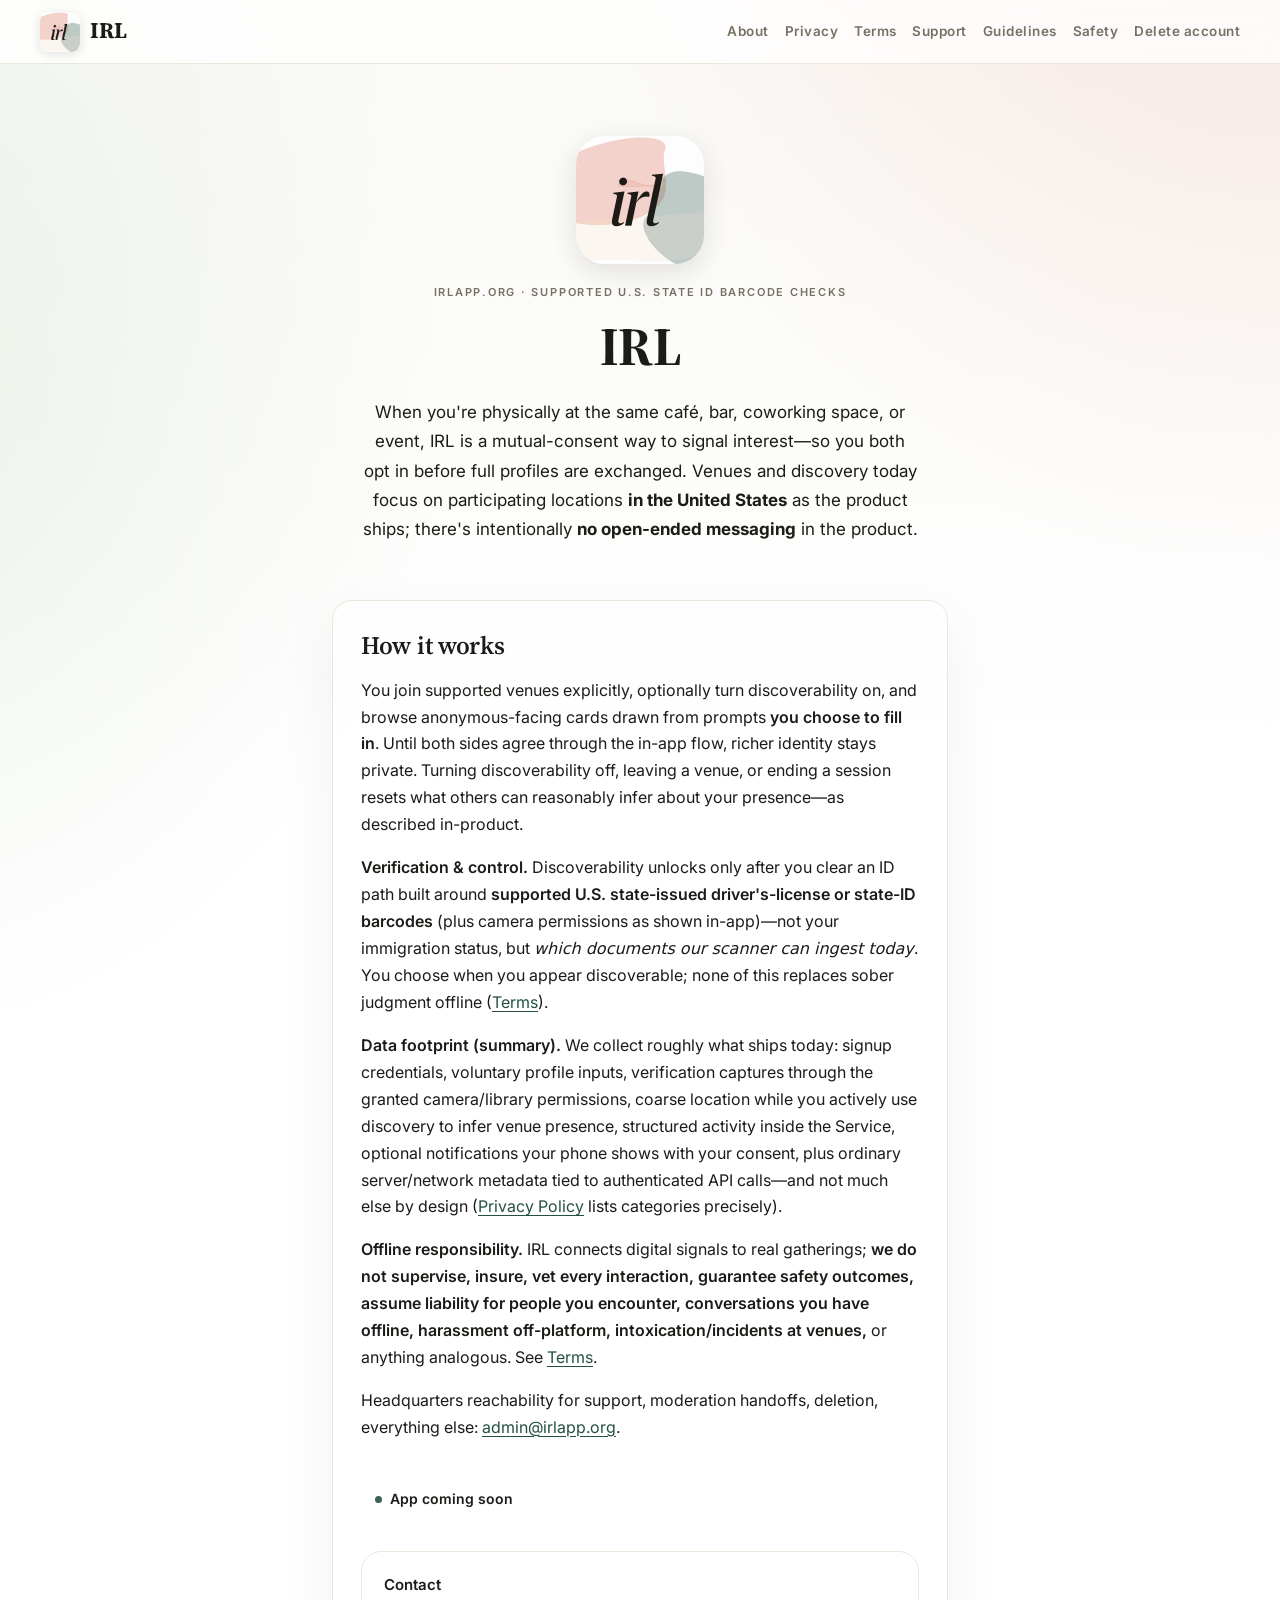
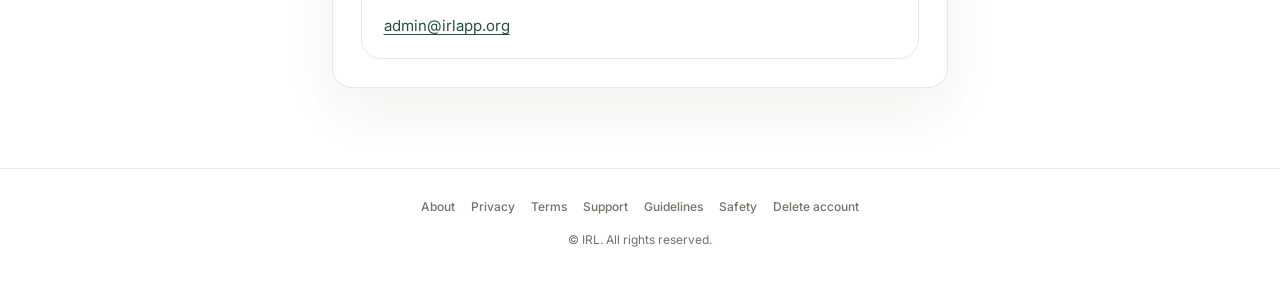
==== commit afacde99: "Clarify eligibility: U.S. state ID barcode verification, not 'residents only' - Terms §1 reframed ar" ====
--- a/index.html
+++ b/index.html
@@ -4,7 +4,7 @@
   <meta charset="utf-8" />
   <meta name="viewport" content="width=device-width, initial-scale=1" />
   <title>IRL — meet people at the place you&apos;re actually in</title>
-  <meta name="description" content="IRL is mutual-consent, in-venue discovery for users in the United States. Identity verification helps keep accounts real; you control discoverability—but you are responsible for offline interactions." />
+  <meta name="description" content="IRL is mutual-consent, in-venue discovery. Verified with supported U.S. state ID barcodes—not open chat. Venues centered on participating U.S. locations as deployed." />
   <link rel="icon" type="image/png" href="app-icon.png" />
   <link rel="apple-touch-icon" href="app-icon.png" />
   <link rel="preconnect" href="https://fonts.googleapis.com" />
@@ -34,10 +34,10 @@
   <main>
     <div class="hero">
       <img class="logo-big" src="app-icon.png" alt="IRL app icon" width="128" height="128" decoding="async" />
-      <p class="eyebrow">irlapp.org · United States only</p>
+      <p class="eyebrow">irlapp.org · Supported U.S. state ID barcode checks</p>
       <h1>IRL</h1>
       <p class="lede">
-        When you&apos;re physically at the same café, bar, coworking space, or event, IRL is a mutual-consent way to signal interest—so you both opt in before full profiles are exchanged. Discovery is anchored to venues in the United States; there&apos;s intentionally <strong>no open-ended messaging</strong> in the product.
+        When you&apos;re physically at the same café, bar, coworking space, or event, IRL is a mutual-consent way to signal interest—so you both opt in before full profiles are exchanged. Venues and discovery today focus on participating locations <strong>in the United States</strong> as the product ships; there&apos;s intentionally <strong>no open-ended messaging</strong> in the product.
       </p>
     </div>
 
@@ -47,7 +47,7 @@
         You join supported venues explicitly, optionally turn discoverability on, and browse anonymous-facing cards drawn from prompts <strong>you choose to fill in</strong>. Until both sides agree through the in-app flow, richer identity stays private. Turning discoverability off, leaving a venue, or ending a session resets what others can reasonably infer about your presence—as described in-product.
       </p>
       <p>
-        <strong>Verification &amp; control.</strong> A government-ID flow (paired with permissions for camera—and photo library only if you pick images from Photos) raises the likelihood that profiles map to identifiable adults—but it is not flawless. You decide when you are discoverable. None of this replaces sober judgment offline (<a href="terms/">Terms</a>).
+        <strong>Verification &amp; control.</strong> Discoverability unlocks only after you clear an ID path built around <strong>supported U.S. state-issued driver&apos;s-license or state-ID barcodes</strong> (plus camera permissions as shown in-app)—not your immigration status, but <em>which documents our scanner can ingest today</em>. You choose when you appear discoverable; none of this replaces sober judgment offline (<a href="terms/">Terms</a>).
       </p>
 
 
--- a/assets/site.css
+++ b/assets/site.css
@@ -309,6 +309,55 @@
   font-weight: 600;
 }
 
+/* Scannable summary on Privacy (App Review–friendly) */
+.plain-summary {
+  margin: 1.5rem 0 2.25rem;
+  padding: 1.35rem 1.4rem 1.25rem;
+  background: rgba(35, 80, 68, 0.07);
+  border: 1px solid var(--hairline);
+  border-radius: var(--radius-card);
+  box-shadow: 0 1px 0 rgba(255, 255, 255, 0.65) inset;
+}
+
+.plain-summary-title {
+  margin: 0 0 0.35rem;
+  font-size: 0.8125rem;
+  font-weight: 700;
+  text-transform: uppercase;
+  letter-spacing: 0.08em;
+  color: var(--accent);
+}
+
+.plain-summary-lede {
+  margin: 0 0 0.85rem;
+  font-size: 0.9375rem;
+  color: var(--muted);
+  line-height: 1.55;
+}
+
+.plain-summary ul {
+  margin: 0;
+  padding-left: 1.2rem;
+}
+
+.plain-summary li {
+  margin-bottom: 0.55rem;
+  line-height: 1.62;
+}
+
+.plain-summary li:last-child {
+  margin-bottom: 0;
+}
+
+.terms-safety-lead {
+  margin: 0 0 1.15rem;
+  padding: 1.1rem 1.25rem;
+  background: rgba(35, 80, 68, 0.07);
+  border: 1px solid var(--hairline);
+  border-radius: var(--radius-card);
+  line-height: 1.65;
+}
+
 @media (max-width: 680px) {
   .site-header {
     flex-direction: column;
